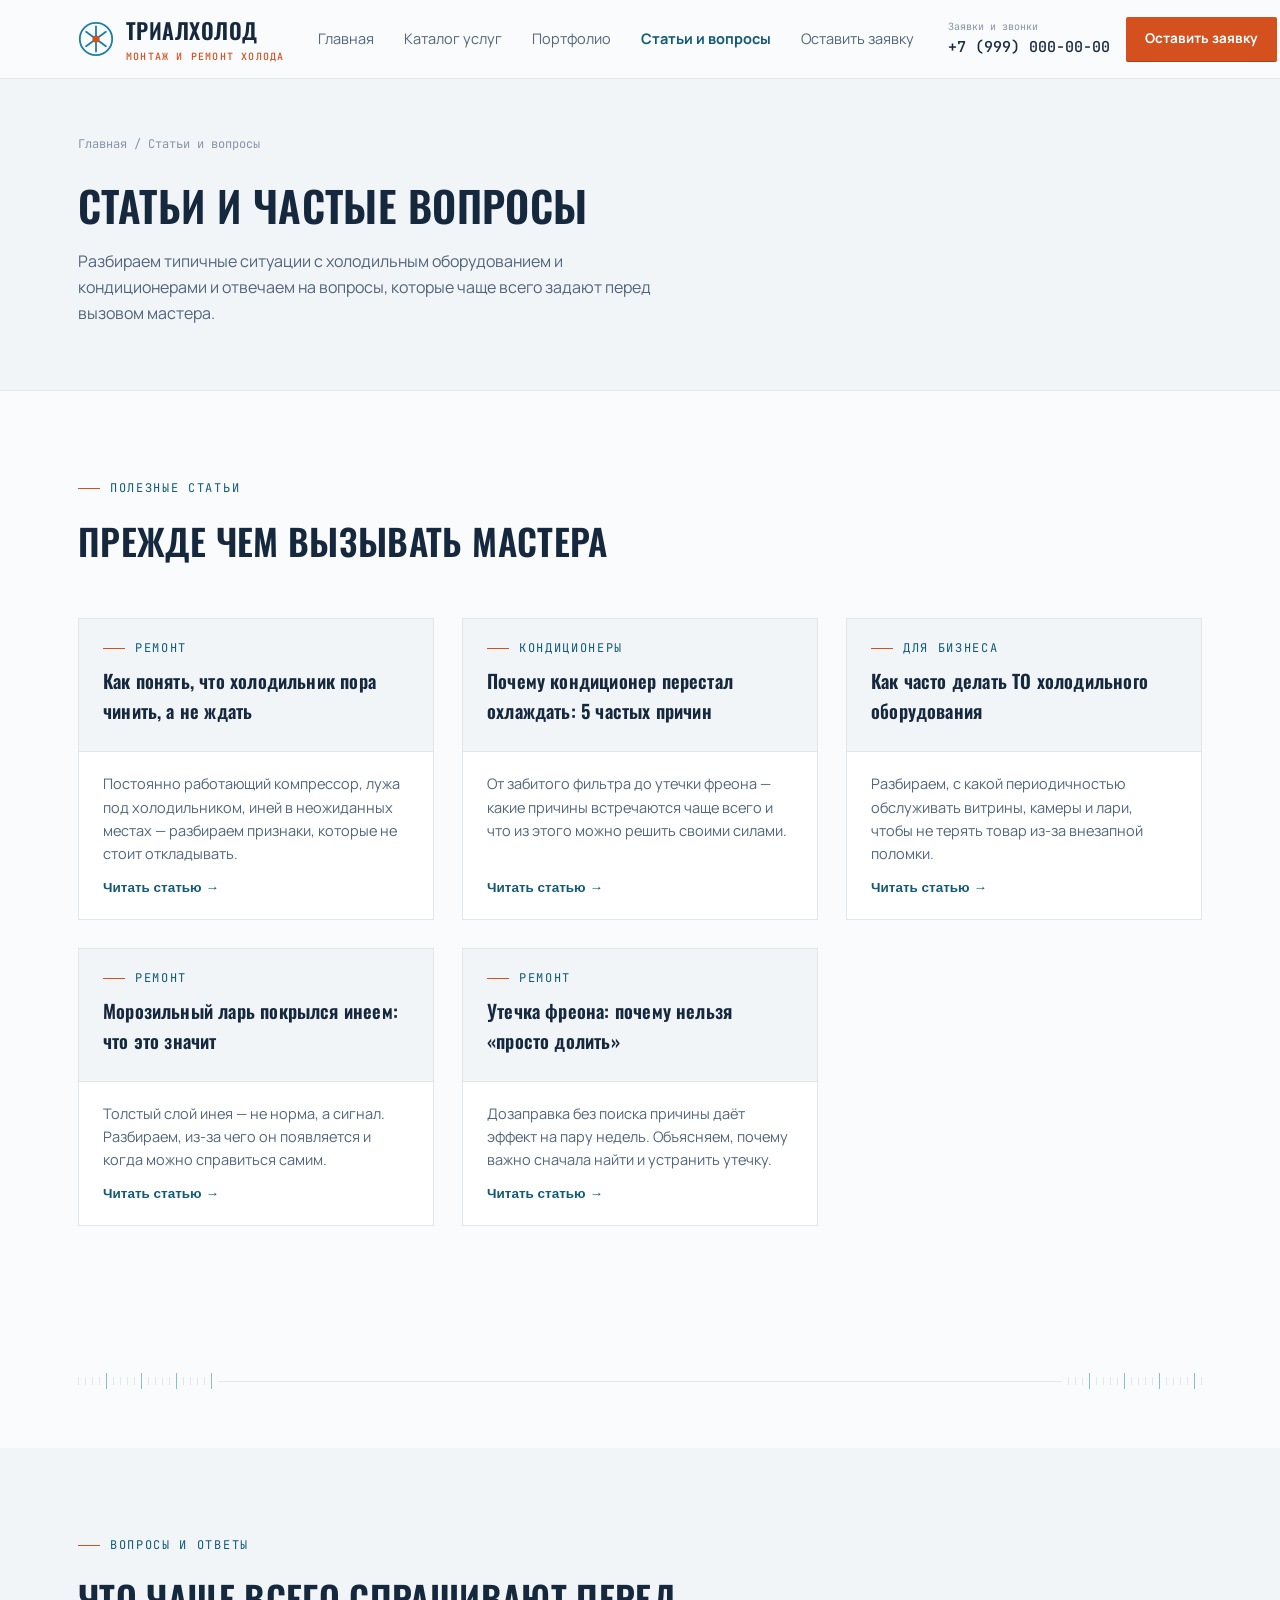
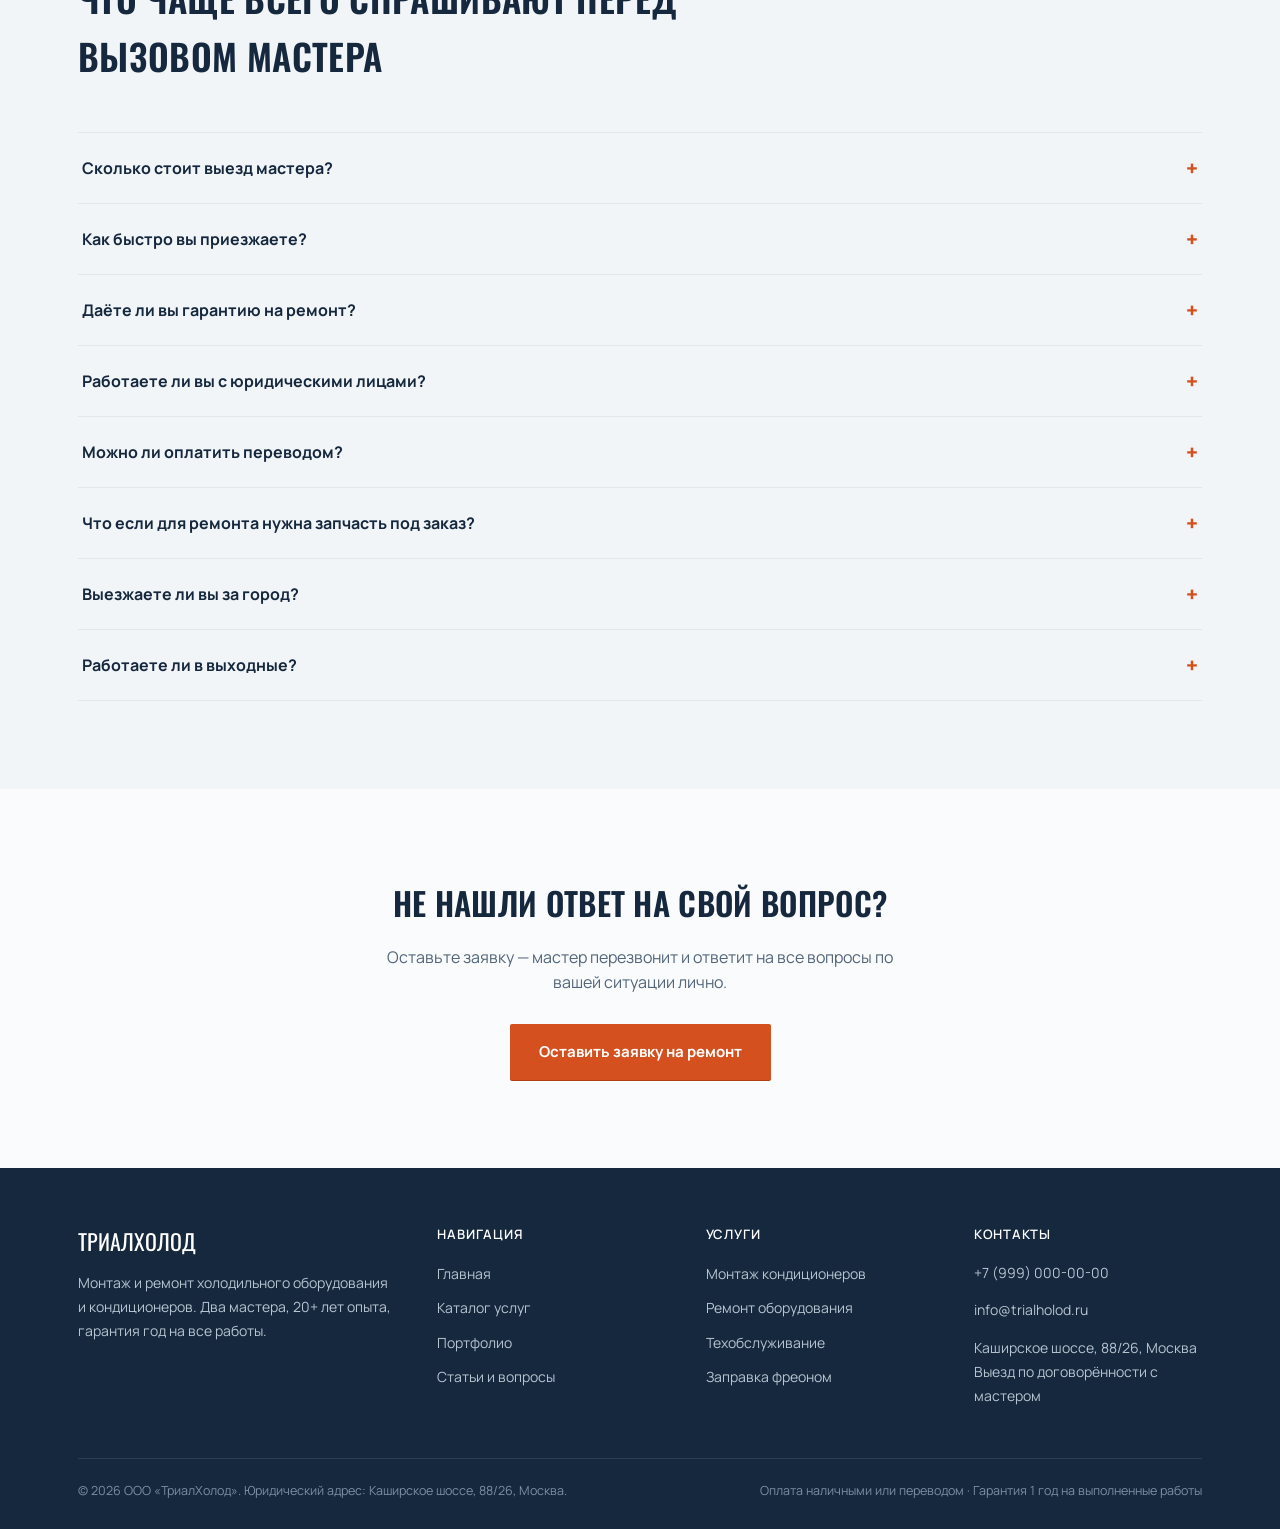
==== articles.html @ 6021ecf4 "Add files via upload" ====
<!DOCTYPE html>
<html lang="ru">
<head>
<meta charset="UTF-8">
<meta name="viewport" content="width=device-width, initial-scale=1.0">
<title>Статьи и вопросы — ТриалХолод</title>
<meta name="description" content="Полезные статьи об обслуживании холодильного оборудования и кондиционеров, ответы на частые вопросы клиентов.">
<link rel="preconnect" href="https://fonts.googleapis.com">
<link href="https://fonts.googleapis.com/css2?family=Oswald:wght@400;500;600;700&family=Manrope:wght@400;500;700;800&family=JetBrains+Mono:wght@400;500;700&display=swap" rel="stylesheet">
<link rel="stylesheet" href="style.css">
</head>
<body>

<header class="site-header">
  <div class="container">
    <a href="index.html" class="brand">
      <svg class="brand-mark" viewBox="0 0 40 40" fill="none" xmlns="http://www.w3.org/2000/svg">
        <circle cx="20" cy="20" r="18" stroke="#1C7EA5" stroke-width="2"/>
        <path d="M20 6V34M9 12L31 28M31 12L9 28" stroke="#1C7EA5" stroke-width="2" stroke-linecap="round"/>
        <circle cx="20" cy="20" r="4" fill="#D4501E"/>
      </svg>
      <span>ТРИАЛХОЛОД<small>монтаж и ремонт холода</small></span>
    </a>
    <button class="nav-toggle" aria-label="Открыть меню" aria-expanded="false"><span></span><span></span><span></span></button>
    <nav class="main-nav">
      <a href="index.html">Главная</a>
      <a href="catalog.html">Каталог услуг</a>
      <a href="portfolio.html">Портфолио</a>
      <a href="articles.html" class="active">Статьи и вопросы</a>
      <a href="index.html#request">Оставить заявку</a>
    </nav>
    <div class="header-right">
      <a href="tel:+79990000000" class="header-phone"><small>Заявки и звонки</small>+7 (999) 000-00-00</a>
      <a href="index.html#request" class="btn btn-primary btn-sm">Оставить заявку</a>
    </div>
  </div>
</header>

<section class="page-hero">
  <div class="container">
    <div class="breadcrumb"><a href="index.html">Главная</a> / Статьи и вопросы</div>
    <h1>Статьи и частые вопросы</h1>
    <p>Разбираем типичные ситуации с холодильным оборудованием и кондиционерами и отвечаем на вопросы, которые чаще всего задают перед вызовом мастера.</p>
  </div>
</section>

<!-- ================= СТАТЬИ ================= -->
<section id="articles">
  <div class="container">
    <div class="section-head">
      <div class="eyebrow">Полезные статьи</div>
      <h2>Прежде чем вызывать мастера</h2>
    </div>

    <div class="article-grid">

      <div class="article-card">
        <div class="article-top">
          <div class="eyebrow">Ремонт</div>
          <h3>Как понять, что холодильник пора чинить, а не ждать</h3>
        </div>
        <div class="article-body">
          <p>Постоянно работающий компрессор, лужа под холодильником, иней в неожиданных местах — разбираем признаки, которые не стоит откладывать.</p>
          <div class="article-full">
            <p>Компрессор, который почти не отдыхает и гудит часами подряд, — первый тревожный признак. Обычно он означает, что холодильнику стало сложнее держать температуру: либо изношен уплотнитель двери, либо начал слабеть сам компрессор, либо в контуре недостаточно фреона.</p>
            <p>Второй признак — влага и лужи под корпусом или внутри камеры. Иногда причина безобидная: забился дренажный канал. Но если лужа появляется регулярно и растёт, велика вероятность утечки хладагента или проблемы с системой оттайки.</p>
            <p>Третий сигнал — неравномерная температура: одна полка холодная, другая нет, продукты то подмерзают, то портятся быстрее обычного. Это почти всегда указывает на неисправность электроники или датчиков, и самостоятельно такую проблему не устранить.</p>
            <p>Если вы заметили любой из этих признаков, лучше вызвать мастера на диагностику до того, как холодильник встанет полностью — так ремонт обычно обходится дешевле.</p>
          </div>
          <button class="read-toggle">Читать статью →</button>
        </div>
      </div>

      <div class="article-card">
        <div class="article-top">
          <div class="eyebrow">Кондиционеры</div>
          <h3>Почему кондиционер перестал охлаждать: 5 частых причин</h3>
        </div>
        <div class="article-body">
          <p>От забитого фильтра до утечки фреона — какие причины встречаются чаще всего и что из этого можно решить своими силами.</p>
          <div class="article-full">
            <p>1. Загрязнённый фильтр. Самая частая и самая безобидная причина — фильтр внутреннего блока забит пылью и мешает потоку воздуха. Проверить и промыть его можно самостоятельно.</p>
            <p>2. Обмёрзший испаритель. Если из блока идёт слабый поток воздуха, а на трубках виден лёд — скорее всего, дело в нехватке фреона или загрязнении теплообменника. Это уже задача для мастера.</p>
            <p>3. Утечка хладагента. Постепенное снижение эффективности охлаждения из года в год почти всегда говорит об утечке в контуре — она не устраняется просто «доливом» фреона.</p>
            <p>4. Неисправность наружного блока. Забитый пылью или заросший растениями наружный блок не может нормально отводить тепло — кондиционер работает, но почти не охлаждает.</p>
            <p>5. Поломка компрессора или платы управления. Если кондиционер включается, но воздух вообще не холодный — вероятная причина в компрессоре или электронике, здесь потребуется диагностика на месте.</p>
          </div>
          <button class="read-toggle">Читать статью →</button>
        </div>
      </div>

      <div class="article-card">
        <div class="article-top">
          <div class="eyebrow">Для бизнеса</div>
          <h3>Как часто делать ТО холодильного оборудования</h3>
        </div>
        <div class="article-body">
          <p>Разбираем, с какой периодичностью обслуживать витрины, камеры и лари, чтобы не терять товар из-за внезапной поломки.</p>
          <div class="article-full">
            <p>Для торговых витрин и морозильных ларей в кафе и магазинах рекомендуем плановое ТО раз в 2–3 месяца: чистка теплообменников, проверка температурного режима, осмотр контура на предмет утечек.</p>
            <p>Для холодильных камер хранения периодичность можно увеличить до раза в квартал, если оборудование не работает на пределе нагрузки — но перед сезоном высокой загрузки (например, летом для точек с напитками) стоит сделать внеплановый осмотр.</p>
            <p>Главная экономия от регулярного ТО не в цене самого обслуживания, а в предотвращённых простоях: испорченная партия товара из-за внезапной поломки витрины обычно стоит в разы больше, чем несколько плановых визитов мастера за год.</p>
            <p>Если объектов несколько, удобнее заключить договор на регулярное обслуживание — мы сами напоминаем о визите и приезжаем по графику.</p>
          </div>
          <button class="read-toggle">Читать статью →</button>
        </div>
      </div>

      <div class="article-card">
        <div class="article-top">
          <div class="eyebrow">Ремонт</div>
          <h3>Морозильный ларь покрылся инеем: что это значит</h3>
        </div>
        <div class="article-body">
          <p>Толстый слой инея — не норма, а сигнал. Разбираем, из-за чего он появляется и когда можно справиться самим.</p>
          <div class="article-full">
            <p>Небольшой иней на стенках — это нормально для многих моделей ларей без автоматической разморозки. А вот толстая ледяная корка, нарастающая быстро, обычно говорит о нарушении герметичности крышки: тёплый влажный воздух постоянно попадает внутрь и намерзает.</p>
            <p>Проверьте резиновый уплотнитель крышки — если он потрескался, продавлен или неплотно прилегает, лёд будет нарастать снова и снова, даже после разморозки. Это можно частично решить заменой уплотнителя.</p>
            <p>Если уплотнитель в порядке, а иней всё равно появляется быстро и температура в ларе плавает — вероятная причина в неисправности термостата или в снижении уровня фреона, и здесь без диагностики мастера не обойтись.</p>
          </div>
          <button class="read-toggle">Читать статью →</button>
        </div>
      </div>

      <div class="article-card">
        <div class="article-top">
          <div class="eyebrow">Ремонт</div>
          <h3>Утечка фреона: почему нельзя «просто долить»</h3>
        </div>
        <div class="article-body">
          <p>Дозаправка без поиска причины даёт эффект на пару недель. Объясняем, почему важно сначала найти и устранить утечку.</p>
          <div class="article-full">
            <p>Фреон в исправной герметичной системе не расходуется — он циркулирует по замкнутому контуру годами. Если оборудование стало хуже охлаждать и уровень хладагента упал, значит где-то есть утечка, и без её устранения дозаправка даст лишь временный эффект.</p>
            <p>После обычной дозаправки без поиска причины оборудование, как правило, снова начинает хуже работать через несколько недель или месяцев — фреон постепенно уходит через ту же неисправность.</p>
            <p>Правильная последовательность: найти место утечки (обычно с помощью электронного течеискателя), устранить её пайкой или заменой участка контура, затем вакуумировать систему и только после этого заправить хладагент по паспорту оборудования.</p>
            <p>Это дольше и немного дороже разовой дозаправки, но именно так ремонт не приходится повторять каждый сезон.</p>
          </div>
          <button class="read-toggle">Читать статью →</button>
        </div>
      </div>

    </div>
  </div>
</section>

<div class="container"><div class="gauge-divider" aria-hidden="true">
  <span></span><span></span><span></span><span></span><span></span><span></span><span></span><span></span><span></span><span></span><span></span><span></span><span></span><span></span><span></span><span></span><span></span><span></span><span></span><span></span>
  <div class="mid"></div>
  <span></span><span></span><span></span><span></span><span></span><span></span><span></span><span></span><span></span><span></span><span></span><span></span><span></span><span></span><span></span><span></span><span></span><span></span><span></span><span></span>
</div></div>

<!-- ================= FAQ ================= -->
<section class="section-alt" id="faq">
  <div class="container">
    <div class="section-head">
      <div class="eyebrow">Вопросы и ответы</div>
      <h2>Что чаще всего спрашивают перед вызовом мастера</h2>
    </div>

    <div class="faq-list">
      <div class="faq-item">
        <button class="faq-q">Сколько стоит выезд мастера? <span class="plus">+</span></button>
        <div class="faq-a"><p>Выезд с диагностикой — от 1 500 ₽. Если ремонт выполняется в этот же визит, стоимость диагностики учитывается в общей цене работ.</p></div>
      </div>
      <div class="faq-item">
        <button class="faq-q">Как быстро вы приезжаете? <span class="plus">+</span></button>
        <div class="faq-a"><p>Часто в тот же день. Точное время выезда мастер согласовывает с вами лично по телефону, исходя из уже запланированных выездов.</p></div>
      </div>
      <div class="faq-item">
        <button class="faq-q">Даёте ли вы гарантию на ремонт? <span class="plus">+</span></button>
        <div class="faq-a"><p>Да, гарантия на все выполненные работы — год. Если та же неисправность повторится по нашей вине в течение этого срока, устраняем её бесплатно.</p></div>
      </div>
      <div class="faq-item">
        <button class="faq-q">Работаете ли вы с юридическими лицами? <span class="plus">+</span></button>
        <div class="faq-a"><p>Да, обслуживаем кафе, магазины, склады и офисы. По запросу заключаем договор, в том числе на регулярное техобслуживание.</p></div>
      </div>
      <div class="faq-item">
        <button class="faq-q">Можно ли оплатить переводом? <span class="plus">+</span></button>
        <div class="faq-a"><p>Да, принимаем оплату наличными или переводом — как вам удобнее. Оплата производится после выполнения работ.</p></div>
      </div>
      <div class="faq-item">
        <button class="faq-q">Что если для ремонта нужна запчасть под заказ? <span class="plus">+</span></button>
        <div class="faq-a"><p>Мастер сообщит об этом сразу после диагностики, назовёт сроки поставки и стоимость детали. Работа продолжится, как только запчасть будет на руках.</p></div>
      </div>
      <div class="faq-item">
        <button class="faq-q">Выезжаете ли вы за город? <span class="plus">+</span></button>
        <div class="faq-a"><p>Да, по Москве и области. Возможность и стоимость выезда за пределы города уточняйте у мастера при согласовании заявки.</p></div>
      </div>
      <div class="faq-item">
        <button class="faq-q">Работаете ли в выходные? <span class="plus">+</span></button>
        <div class="faq-a"><p>Да, выезд возможен и в выходные дни — конкретное время согласуется индивидуально с мастером, который принял заявку.</p></div>
      </div>
    </div>
  </div>
</section>

<section id="cta-request">
  <div class="container" style="text-align:center">
    <h2 style="text-transform:uppercase; font-size:clamp(24px,3vw,32px)">Не нашли ответ на свой вопрос?</h2>
    <p style="max-width:52ch; margin:0 auto 28px">Оставьте заявку — мастер перезвонит и ответит на все вопросы по вашей ситуации лично.</p>
    <a href="index.html#request" class="btn btn-primary">Оставить заявку на ремонт</a>
  </div>
</section>

<footer class="site-footer">
  <div class="container">
    <div class="footer-grid">
      <div>
        <div class="footer-brand">ТРИАЛХОЛОД</div>
        <p>Монтаж и ремонт холодильного оборудования и кондиционеров. Два мастера, 20+ лет опыта, гарантия год на все работы.</p>
      </div>
      <div>
        <h4>Навигация</h4>
        <ul>
          <li><a href="index.html">Главная</a></li>
          <li><a href="catalog.html">Каталог услуг</a></li>
          <li><a href="portfolio.html">Портфолио</a></li>
          <li><a href="articles.html">Статьи и вопросы</a></li>
        </ul>
      </div>
      <div>
        <h4>Услуги</h4>
        <ul>
          <li><a href="catalog.html#montaj">Монтаж кондиционеров</a></li>
          <li><a href="catalog.html#remont">Ремонт оборудования</a></li>
          <li><a href="catalog.html#to">Техобслуживание</a></li>
          <li><a href="catalog.html#zapravka">Заправка фреоном</a></li>
        </ul>
      </div>
      <div>
        <h4>Контакты</h4>
        <p><a href="tel:+79990000000">+7 (999) 000-00-00</a></p>
        <p><a href="mailto:info@trialholod.ru">info@trialholod.ru</a></p>
        <p>Каширское шоссе, 88/26, Москва<br>Выезд по договорённости с мастером</p>
      </div>
    </div>
    <div class="footer-bottom">
      <span>© 2026 ООО «ТриалХолод». Юридический адрес: Каширское шоссе, 88/26, Москва.</span>
      <span>Оплата наличными или переводом · Гарантия 1 год на выполненные работы</span>
    </div>
  </div>
</footer>

<script src="script.js"></script>
</body>
</html>
---- style.css ----
/* ==========================================================================
   ТРИАЛХОЛОД — общие стили
   Палитра: холодный "морозный" верх + тёплый акцент манометра (гейдж-красный)
   ========================================================================== */

:root{
  --paper:      #FAFBFC;
  --paper-2:    #F1F5F8;
  --ink:        #16283D;
  --steel:      #52657A;
  --steel-lt:   #8695A6;
  --frost:      #D6EAF3;
  --frost-2:    #BFE3F0;
  --gauge-blue: #1C7EA5;
  --gauge-blue-dk:#125A78;
  --gauge-red:  #D4501E;
  --gauge-red-dk:#B23F14;
  --line:       #E1E8ED;
  --white:      #FFFFFF;

  --f-display: 'Oswald', 'Arial Narrow', sans-serif;
  --f-body: 'Manrope', 'Segoe UI', sans-serif;
  --f-mono: 'JetBrains Mono', 'Courier New', monospace;

  --radius: 2px;
  --container: 1180px;
}

*,*::before,*::after{ box-sizing:border-box; }
html{ scroll-behavior:smooth; }
body{
  margin:0;
  background:var(--paper);
  color:var(--ink);
  font-family:var(--f-body);
  font-size:16px;
  line-height:1.6;
  -webkit-font-smoothing:antialiased;
}
img{ max-width:100%; display:block; }
a{ color:inherit; }
h1,h2,h3,h4{
  font-family:var(--f-display);
  font-weight:600;
  letter-spacing:.01em;
  margin:0 0 .5em;
  color:var(--ink);
}
p{ margin:0 0 1em; color:var(--steel); }
.container{
  max-width:var(--container);
  margin:0 auto;
  padding:0 28px;
}

:focus-visible{
  outline:3px solid var(--gauge-blue);
  outline-offset:2px;
}

@media (prefers-reduced-motion: reduce){
  *{ animation-duration:.001ms !important; animation-iteration-count:1 !important; transition-duration:.001ms !important; scroll-behavior:auto !important; }
}

/* ---------- eyebrow / labels ---------- */
.eyebrow{
  font-family:var(--f-mono);
  font-size:12px;
  letter-spacing:.14em;
  text-transform:uppercase;
  color:var(--gauge-blue-dk);
  display:flex;
  align-items:center;
  gap:10px;
  margin-bottom:14px;
}
.eyebrow::before{
  content:"";
  width:22px; height:1px;
  background:var(--gauge-red);
  display:inline-block;
}

/* ---------- gauge tick divider (signature motif) ---------- */
.gauge-divider{
  display:flex;
  align-items:center;
  gap:6px;
  height:22px;
  margin:56px 0;
  color:var(--steel-lt);
  overflow:hidden;
}
.gauge-divider span{
  width:1px; height:8px; background:var(--line); flex:0 0 auto;
}
.gauge-divider span:nth-child(5n){ height:16px; background:var(--gauge-blue); opacity:.5;}
.gauge-divider .mid{
  flex:1 1 auto; height:1px; background:var(--line);
}

/* ---------- header ---------- */
.site-header{
  position:sticky; top:0; z-index:50;
  background:rgba(250,251,252,.92);
  backdrop-filter:blur(6px);
  border-bottom:1px solid var(--line);
}
.site-header .container{
  display:flex; align-items:center; justify-content:space-between;
  height:78px;
  gap:20px;
}
.brand{
  display:flex; align-items:center; gap:12px;
  font-family:var(--f-display);
  font-size:22px;
  font-weight:600;
  letter-spacing:.02em;
  text-decoration:none;
  color:var(--ink);
  white-space:nowrap;
}
.brand-mark{
  width:36px; height:36px;
  flex:0 0 auto;
}
.brand small{
  display:block;
  font-family:var(--f-mono);
  font-size:10px;
  letter-spacing:.12em;
  color:var(--gauge-red);
  font-weight:500;
  text-transform:uppercase;
}
nav.main-nav{
  display:flex; align-items:center; gap:2px;
}
nav.main-nav a{
  font-size:14.5px;
  text-decoration:none;
  color:var(--steel);
  padding:10px 14px;
  border-radius:var(--radius);
  transition:color .15s ease, background .15s ease;
  white-space:nowrap;
}
nav.main-nav a:hover{ color:var(--ink); background:var(--paper-2); }
nav.main-nav a.active{ color:var(--gauge-blue-dk); font-weight:700; }
.header-right{ display:flex; align-items:center; gap:16px; }
.header-phone{
  font-family:var(--f-mono);
  font-size:15px;
  font-weight:500;
  text-decoration:none;
  color:var(--ink);
  white-space:nowrap;
}
.header-phone small{ display:block; font-size:10px; color:var(--steel-lt); font-weight:400; }

.nav-toggle{ display:none; }

/* ---------- buttons ---------- */
.btn{
  display:inline-flex; align-items:center; justify-content:center; gap:8px;
  font-family:var(--f-body);
  font-weight:700;
  font-size:15px;
  padding:15px 28px;
  border-radius:var(--radius);
  border:1px solid transparent;
  cursor:pointer;
  text-decoration:none;
  transition:transform .12s ease, box-shadow .12s ease, background .15s ease;
  white-space:nowrap;
}
.btn:active{ transform:translateY(1px); }
.btn-primary{
  background:var(--gauge-red);
  color:#fff;
  box-shadow:0 1px 0 var(--gauge-red-dk);
}
.btn-primary:hover{ background:var(--gauge-red-dk); }
.btn-outline{
  background:transparent;
  border-color:var(--ink);
  color:var(--ink);
}
.btn-outline:hover{ background:var(--ink); color:#fff; }
.btn-ghost{
  background:var(--paper-2);
  color:var(--ink);
}
.btn-ghost:hover{ background:var(--frost); }
.btn-sm{ padding:10px 18px; font-size:13.5px; }
.btn-block{ width:100%; }

/* ---------- hero ---------- */
.hero{
  padding:76px 0 88px;
  position:relative;
  overflow:hidden;
  border-bottom:1px solid var(--line);
}
.hero .container{
  display:grid;
  grid-template-columns:1.1fr .9fr;
  gap:56px;
  align-items:center;
}
.hero h1{
  font-size:clamp(34px,4.4vw,54px);
  line-height:1.06;
  text-transform:uppercase;
  margin-bottom:22px;
}
.hero h1 em{
  font-style:normal;
  color:var(--gauge-blue-dk);
}
.hero .lead{
  font-size:18px;
  color:var(--steel);
  max-width:46ch;
  margin-bottom:32px;
}
.hero-actions{ display:flex; gap:14px; flex-wrap:wrap; margin-bottom:36px; }
.hero-stats{
  display:flex; gap:34px; flex-wrap:wrap;
}
.hero-stats div b{
  display:block;
  font-family:var(--f-display);
  font-size:30px;
  color:var(--ink);
  line-height:1;
}
.hero-stats div span{
  font-size:12.5px; color:var(--steel-lt); letter-spacing:.02em;
}

/* gauge illustration */
.gauge-wrap{ display:flex; justify-content:center; }
.gauge-readout{
  text-align:center;
  font-family:var(--f-mono);
  margin-top:10px;
  color:var(--steel);
  font-size:13px;
  letter-spacing:.06em;
}
.gauge-readout b{ color:var(--gauge-red); }

/* ---------- sections ---------- */
section{ padding:88px 0; }
.section-head{ max-width:640px; margin-bottom:48px; }
.section-head h2{ font-size:clamp(26px,3vw,36px); text-transform:uppercase; }
.section-head p{ font-size:16.5px; }
.section-alt{ background:var(--paper-2); }

/* ---------- trust block ---------- */
.trust-grid{
  display:grid;
  grid-template-columns:repeat(auto-fit,minmax(250px,1fr));
  gap:1px;
  background:var(--line);
  border:1px solid var(--line);
}
.trust-card{
  background:var(--paper);
  padding:32px 28px;
}
.trust-card .num{
  font-family:var(--f-mono);
  font-size:12px;
  color:var(--gauge-red);
  margin-bottom:14px;
}
.trust-card h3{ font-size:18px; margin-bottom:10px; }
.trust-card p{ font-size:14.5px; margin:0; }

/* ---------- team ---------- */
.team-grid{
  display:grid;
  grid-template-columns:repeat(auto-fit,minmax(280px,1fr));
  gap:28px;
}
.team-card{
  background:var(--white);
  border:1px solid var(--line);
  padding:30px;
  display:flex; gap:20px; align-items:flex-start;
}
.team-avatar{
  width:64px; height:64px; flex:0 0 auto;
  border-radius:50%;
  background:var(--frost);
  display:flex; align-items:center; justify-content:center;
  font-family:var(--f-display); font-size:22px; color:var(--gauge-blue-dk);
}
.team-card h3{ font-size:19px; margin-bottom:2px; }
.team-role{ font-size:13px; color:var(--gauge-red); font-weight:700; letter-spacing:.03em; text-transform:uppercase; margin-bottom:10px; }
.team-card p{ font-size:14.5px; margin-bottom:8px; }
.team-tags{ display:flex; gap:8px; flex-wrap:wrap; margin-top:10px;}
.team-tags span{
  font-family:var(--f-mono);
  font-size:11px;
  background:var(--paper-2);
  border:1px solid var(--line);
  padding:4px 9px;
  color:var(--steel);
}

/* ---------- services preview cards ---------- */
.service-grid{
  display:grid;
  grid-template-columns:repeat(auto-fit,minmax(260px,1fr));
  gap:24px;
}
.service-card{
  border:1px solid var(--line);
  background:var(--white);
  padding:28px;
  transition:border-color .15s ease, transform .15s ease;
}
.service-card:hover{ border-color:var(--gauge-blue); transform:translateY(-3px); }
.service-icon{
  width:42px; height:42px;
  margin-bottom:18px;
  color:var(--gauge-blue-dk);
}
.service-card h3{ font-size:18px; margin-bottom:8px; }
.service-card p{ font-size:14.5px; margin-bottom:14px; }
.service-card a.more{
  font-size:13px; font-weight:700; color:var(--gauge-red);
  text-decoration:none;
}

/* ---------- catalog page ---------- */
.cat-section{ padding:0 0 64px; }
.cat-section-title{
  display:flex; align-items:baseline; gap:16px;
  border-bottom:2px solid var(--ink);
  padding-bottom:14px; margin-bottom:28px;
}
.cat-section-title .idx{ font-family:var(--f-mono); color:var(--gauge-red); font-size:14px; }
.cat-section-title h2{ font-size:24px; margin:0; text-transform:uppercase; }
.cat-list{
  display:grid; grid-template-columns:repeat(auto-fit,minmax(300px,1fr));
  gap:1px;
  background:var(--line);
  border:1px solid var(--line);
}
.cat-item{
  background:var(--white);
  padding:22px 24px;
}
.cat-item h4{ font-size:16px; margin-bottom:6px; display:flex; justify-content:space-between; gap:10px; align-items:baseline;}
.cat-item .price{ font-family:var(--f-mono); font-size:13px; color:var(--gauge-blue-dk); white-space:nowrap; font-weight:700;}
.cat-item p{ font-size:14px; margin:0; }

/* ---------- portfolio ---------- */
.portfolio-grid{
  display:grid;
  grid-template-columns:repeat(auto-fit,minmax(280px,1fr));
  gap:26px;
}
.portfolio-card{
  border:1px solid var(--line);
  background:var(--white);
  overflow:hidden;
}
.portfolio-media{
  aspect-ratio:4/3;
  background:linear-gradient(135deg,var(--frost) 0%, var(--paper-2) 60%);
  display:flex; align-items:center; justify-content:center;
  position:relative;
  border-bottom:1px solid var(--line);
}
.portfolio-media svg{ width:46%; height:46%; color:var(--gauge-blue-dk); opacity:.75; }
.portfolio-tag{
  position:absolute; top:12px; left:12px;
  font-family:var(--f-mono); font-size:10.5px; letter-spacing:.06em;
  background:var(--ink); color:#fff;
  padding:4px 9px; text-transform:uppercase;
}
.portfolio-body{ padding:18px 20px; }
.portfolio-body h4{ font-size:15.5px; margin-bottom:4px; }
.portfolio-body p{ font-size:13.5px; margin:0; }
.portfolio-note{
  font-size:14px; color:var(--steel-lt); margin-top:36px; border-top:1px dashed var(--line); padding-top:20px;
}

/* ---------- FAQ / accordion ---------- */
.faq-list{ border-top:1px solid var(--line); }
.faq-item{ border-bottom:1px solid var(--line); }
.faq-q{
  width:100%;
  display:flex; align-items:center; justify-content:space-between; gap:16px;
  background:none; border:none; text-align:left; cursor:pointer;
  padding:22px 4px;
  font-family:var(--f-body); font-weight:700; font-size:16px; color:var(--ink);
}
.faq-q .plus{
  font-family:var(--f-mono); color:var(--gauge-red); font-size:20px; flex:0 0 auto;
  transition:transform .2s ease;
}
.faq-item.open .plus{ transform:rotate(45deg); }
.faq-a{
  max-height:0; overflow:hidden; transition:max-height .25s ease;
}
.faq-a p{ padding:0 4px 22px; font-size:14.5px; max-width:70ch; }

/* ---------- articles ---------- */
.article-grid{
  display:grid; grid-template-columns:repeat(auto-fit,minmax(300px,1fr));
  gap:28px;
}
.article-card{
  border:1px solid var(--line); background:var(--white);
  padding:0;
  display:flex; flex-direction:column;
}
.article-top{
  background:var(--paper-2);
  padding:20px 24px 16px;
  border-bottom:1px solid var(--line);
}
.article-top .eyebrow{ margin-bottom:8px; }
.article-body{ padding:20px 24px 24px; flex:1; display:flex; flex-direction:column;}
.article-body h3{ font-size:18px; margin-bottom:10px; }
.article-body p{ font-size:14.5px; }
.read-toggle{
  margin-top:auto;
  background:none; border:none; cursor:pointer;
  color:var(--gauge-blue-dk); font-weight:700; font-size:13.5px; padding:0;
  text-align:left;
}
.article-full{ max-height:0; overflow:hidden; transition:max-height .3s ease; }
.article-card.open .article-full{ max-height:900px; }

/* ---------- form ---------- */
.form-wrap{
  display:grid; grid-template-columns:1fr 1fr; gap:56px; align-items:start;
}
.form-panel{
  background:var(--ink);
  color:#fff;
  padding:40px;
}
.form-panel h2{ color:#fff; font-size:26px; text-transform:uppercase; }
.form-panel p{ color:#C6D2DD; }
.form-panel ul{ list-style:none; padding:0; margin:26px 0 0; }
.form-panel li{
  display:flex; gap:12px; align-items:flex-start;
  font-size:14.5px; color:#C6D2DD; margin-bottom:16px;
}
.form-panel li svg{ width:20px; height:20px; flex:0 0 auto; color:var(--gauge-red); margin-top:1px; }
.form-panel .contact-line{ margin-top:30px; padding-top:24px; border-top:1px solid #2A3E52; font-family:var(--f-mono); font-size:14px;}
.form-panel .contact-line a{ color:#fff; text-decoration:none; }

.card-form{
  background:var(--white);
  border:1px solid var(--line);
  padding:36px;
}
.field{ margin-bottom:18px; }
.field label{
  display:block; font-size:12.5px; font-weight:700; letter-spacing:.03em;
  text-transform:uppercase; color:var(--steel); margin-bottom:7px;
}
.field input, .field select, .field textarea{
  width:100%;
  font-family:var(--f-body);
  font-size:15px;
  padding:13px 14px;
  border:1px solid var(--line);
  background:var(--paper);
  color:var(--ink);
  border-radius:var(--radius);
}
.field input:focus, .field select:focus, .field textarea:focus{
  outline:none; border-color:var(--gauge-blue);
  background:#fff;
}
.field textarea{ resize:vertical; min-height:90px; }
.field-row{ display:grid; grid-template-columns:1fr 1fr; gap:16px; }
.form-note{ font-size:12.5px; color:var(--steel-lt); margin-top:14px; }
.form-success{
  display:none;
  border:1px solid var(--gauge-blue);
  background:var(--frost);
  color:var(--gauge-blue-dk);
  padding:16px 18px;
  font-size:14.5px;
  font-weight:600;
  margin-bottom:18px;
}
.form-success.show{ display:block; }

/* ---------- payment / footer info strip ---------- */
.info-strip{
  border-top:1px solid var(--line);
  border-bottom:1px solid var(--line);
  background:var(--paper-2);
}
.info-strip .container{
  display:grid; grid-template-columns:repeat(auto-fit,minmax(220px,1fr));
  gap:1px; background:var(--line);
}
.info-item{
  background:var(--paper-2);
  padding:26px 4px;
  display:flex; gap:14px; align-items:flex-start;
}
.info-item svg{ width:26px; height:26px; flex:0 0 auto; color:var(--gauge-red); }
.info-item h4{ font-size:14.5px; margin-bottom:4px; }
.info-item p{ font-size:13px; margin:0; }

/* ---------- footer ---------- */
footer.site-footer{
  background:var(--ink);
  color:#B7C4D1;
  padding:56px 0 28px;
}
.footer-grid{
  display:grid; grid-template-columns:1.4fr 1fr 1fr 1fr;
  gap:40px;
  padding-bottom:36px;
  border-bottom:1px solid #2A3E52;
}
.footer-grid h4{ color:#fff; font-size:13px; letter-spacing:.06em; text-transform:uppercase; margin-bottom:16px; font-family:var(--f-body); }
.footer-brand{ font-family:var(--f-display); font-size:22px; color:#fff; margin-bottom:12px; }
.footer-grid p, .footer-grid a{ font-size:14px; color:#B7C4D1; text-decoration:none; line-height:1.7; }
.footer-grid ul{ list-style:none; padding:0; margin:0; }
.footer-grid li{ margin-bottom:9px; }
.footer-grid a:hover{ color:#fff; }
.footer-bottom{
  display:flex; justify-content:space-between; flex-wrap:wrap; gap:10px;
  padding-top:22px;
  font-size:12.5px; color:#7186997;
  color:#7B8FA3;
}

/* ---------- page hero (inner pages) ---------- */
.page-hero{
  padding:56px 0 48px;
  border-bottom:1px solid var(--line);
  background:var(--paper-2);
}
.page-hero h1{ font-size:clamp(28px,4vw,42px); text-transform:uppercase; margin-bottom:10px;}
.page-hero p{ font-size:16px; max-width:60ch; }
.breadcrumb{
  font-family:var(--f-mono); font-size:12px; color:var(--steel-lt);
  margin-bottom:18px;
}
.breadcrumb a{ color:var(--steel-lt); text-decoration:none; }
.breadcrumb a:hover{ color:var(--gauge-blue-dk); }

/* ---------- responsive ---------- */
@media (max-width: 980px){
  .hero .container{ grid-template-columns:1fr; }
  .gauge-wrap{ order:-1; max-width:280px; margin:0 auto; }
  .form-wrap{ grid-template-columns:1fr; }
  .footer-grid{ grid-template-columns:1fr 1fr; }
}
@media (max-width: 760px){
  nav.main-nav{
    position:fixed; inset:78px 0 0 0;
    background:var(--paper);
    flex-direction:column; align-items:stretch;
    padding:16px;
    transform:translateX(100%);
    transition:transform .25s ease;
    overflow-y:auto;
  }
  nav.main-nav.open{ transform:translateX(0); }
  nav.main-nav a{ padding:16px 10px; border-bottom:1px solid var(--line); font-size:16px; }
  .nav-toggle{
    display:flex; flex-direction:column; gap:5px; justify-content:center;
    width:36px; height:32px; background:none; border:none; cursor:pointer;
  }
  .nav-toggle span{ height:2px; background:var(--ink); display:block; }
  .header-phone{ display:none; }
  .field-row{ grid-template-columns:1fr; }
  .footer-grid{ grid-template-columns:1fr; }
  section{ padding:56px 0; }
}
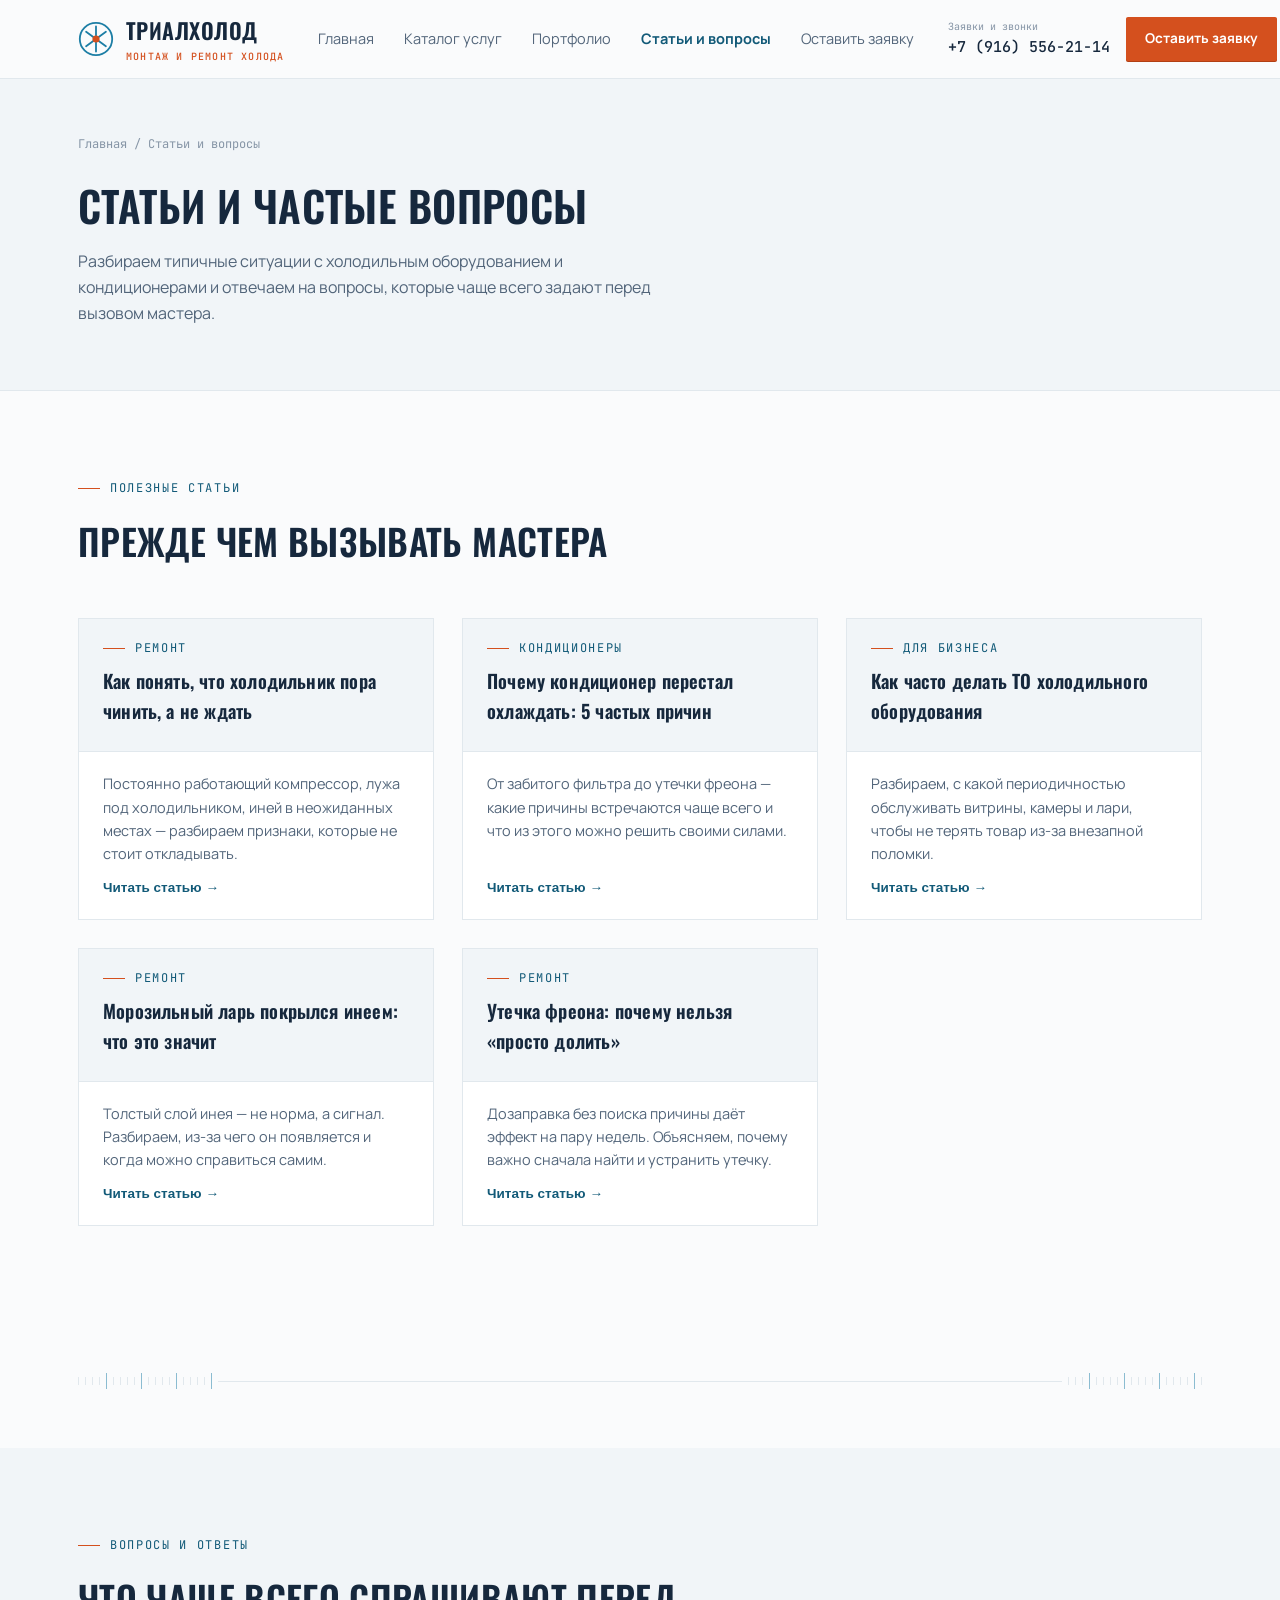
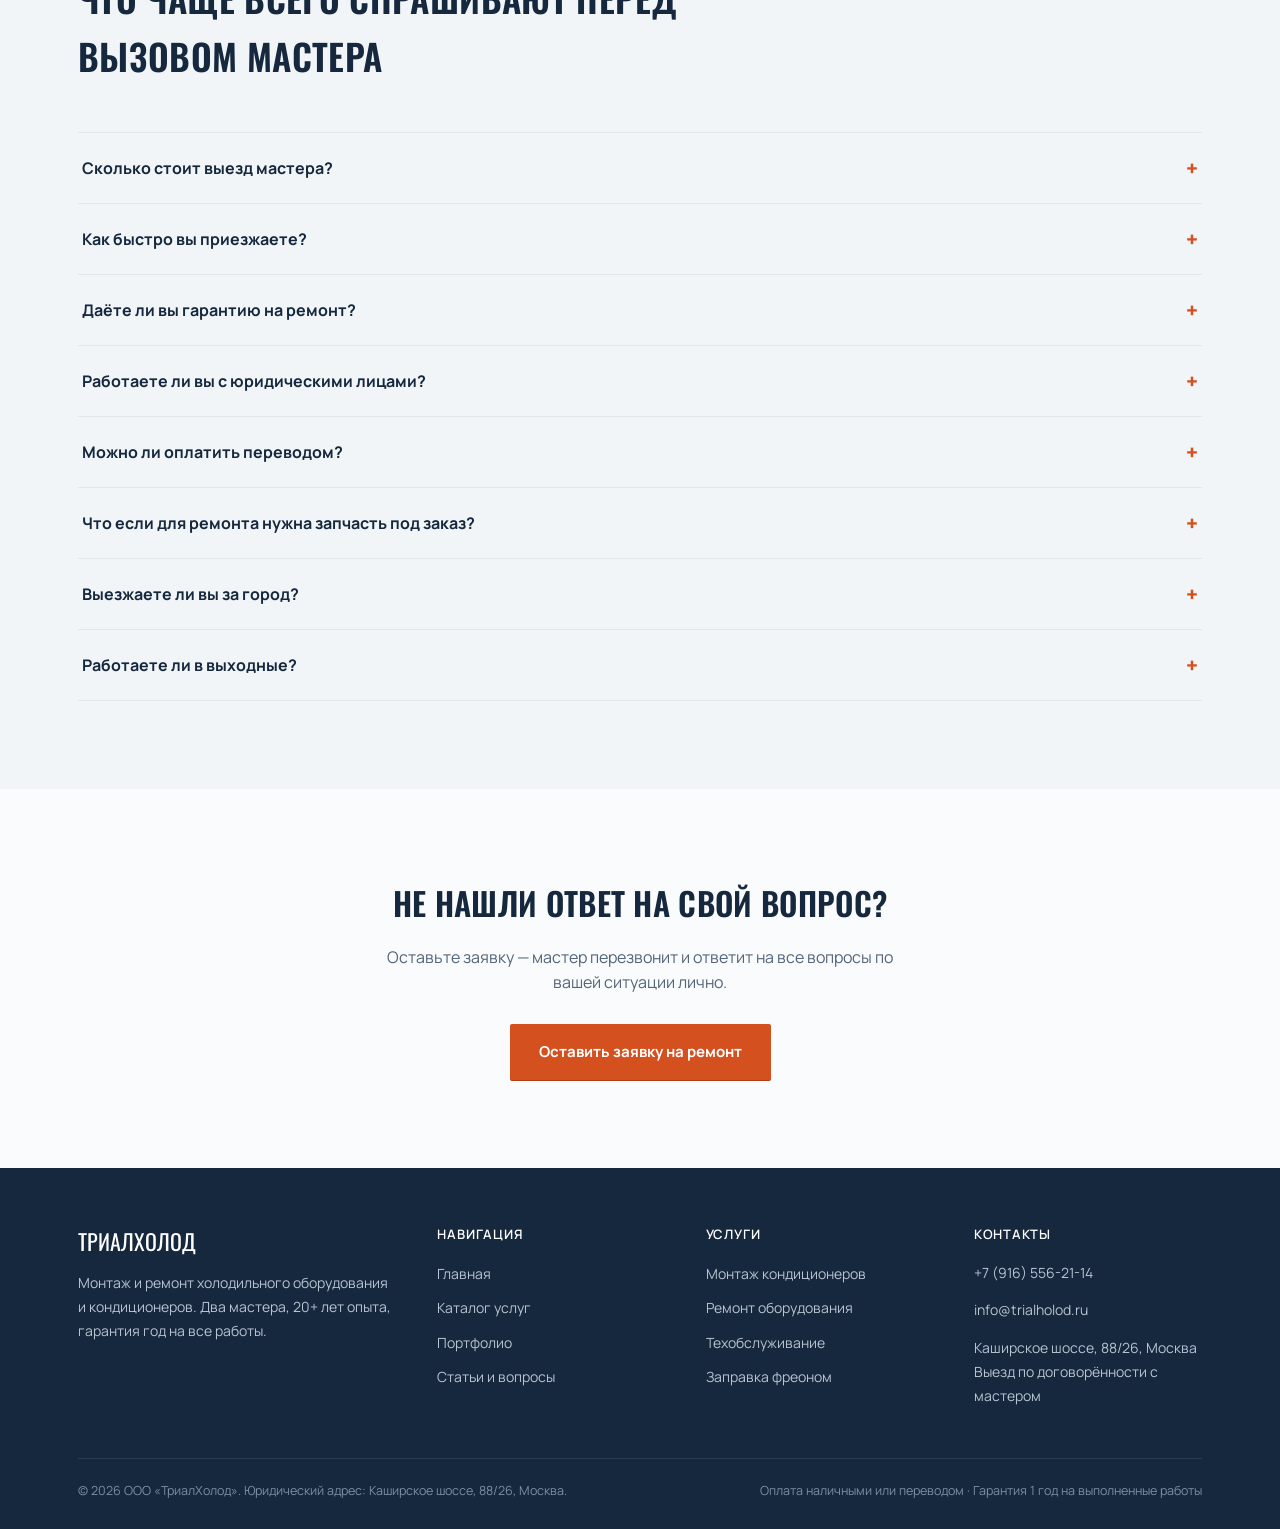
==== commit cd40e2e0: "Update contact phone number in articles.html" ====
--- a/articles.html
+++ b/articles.html
@@ -1,6 +1,19 @@
 <!DOCTYPE html>
 <html lang="ru">
 <head>
+<!-- Yandex.Metrika counter -->
+<script type="text/javascript">
+    (function(m,e,t,r,i,k,a){
+        m[i]=m[i]||function(){(m[i].a=m[i].a||[]).push(arguments)};
+        m[i].l=1*new Date();
+        for (var j = 0; j < document.scripts.length; j++) {if (document.scripts[j].src === r) { return; }}
+        k=e.createElement(t),a=e.getElementsByTagName(t)[0],k.async=1,k.src=r,a.parentNode.insertBefore(k,a)
+    })(window, document,'script','https://mc.yandex.ru/metrika/tag.js?id=111605319', 'ym');
+    ym(111605319, 'init', {ssr:true, webvisor:true, clickmap:true, ecommerce:"dataLayer", referrer: document.referrer, url: location.href, accurateTrackBounce:true, trackLinks:true});
+</script>
+<noscript><div><img src="https://mc.yandex.ru/watch/111605319" style="position:absolute; left:-9999px;" alt="" /></div></noscript>
+<!-- /Yandex.Metrika counter -->
+ 
 <meta charset="UTF-8">
 <meta name="viewport" content="width=device-width, initial-scale=1.0">
 <title>Статьи и вопросы — ТриалХолод</title>
@@ -10,7 +23,7 @@
 <link rel="stylesheet" href="style.css">
 </head>
 <body>
-
+ 
 <header class="site-header">
   <div class="container">
     <a href="index.html" class="brand">
@@ -30,12 +43,12 @@
       <a href="index.html#request">Оставить заявку</a>
     </nav>
     <div class="header-right">
-      <a href="tel:+79990000000" class="header-phone"><small>Заявки и звонки</small>+7 (999) 000-00-00</a>
+      <a href="tel:+79165562114" class="header-phone"><small>Заявки и звонки</small>+7 (916) 556-21-14</a>
       <a href="index.html#request" class="btn btn-primary btn-sm">Оставить заявку</a>
     </div>
   </div>
 </header>
-
+ 
 <section class="page-hero">
   <div class="container">
     <div class="breadcrumb"><a href="index.html">Главная</a> / Статьи и вопросы</div>
@@ -43,7 +56,7 @@
     <p>Разбираем типичные ситуации с холодильным оборудованием и кондиционерами и отвечаем на вопросы, которые чаще всего задают перед вызовом мастера.</p>
   </div>
 </section>
-
+ 
 <!-- ================= СТАТЬИ ================= -->
 <section id="articles">
   <div class="container">
@@ -51,9 +64,9 @@
       <div class="eyebrow">Полезные статьи</div>
       <h2>Прежде чем вызывать мастера</h2>
     </div>
-
+ 
     <div class="article-grid">
-
+ 
       <div class="article-card">
         <div class="article-top">
           <div class="eyebrow">Ремонт</div>
@@ -70,7 +83,7 @@
           <button class="read-toggle">Читать статью →</button>
         </div>
       </div>
-
+ 
       <div class="article-card">
         <div class="article-top">
           <div class="eyebrow">Кондиционеры</div>
@@ -88,7 +101,7 @@
           <button class="read-toggle">Читать статью →</button>
         </div>
       </div>
-
+ 
       <div class="article-card">
         <div class="article-top">
           <div class="eyebrow">Для бизнеса</div>
@@ -105,7 +118,7 @@
           <button class="read-toggle">Читать статью →</button>
         </div>
       </div>
-
+ 
       <div class="article-card">
         <div class="article-top">
           <div class="eyebrow">Ремонт</div>
@@ -121,7 +134,7 @@
           <button class="read-toggle">Читать статью →</button>
         </div>
       </div>
-
+ 
       <div class="article-card">
         <div class="article-top">
           <div class="eyebrow">Ремонт</div>
@@ -138,17 +151,17 @@
           <button class="read-toggle">Читать статью →</button>
         </div>
       </div>
-
-    </div>
-  </div>
-</section>
-
+ 
+    </div>
+  </div>
+</section>
+ 
 <div class="container"><div class="gauge-divider" aria-hidden="true">
   <span></span><span></span><span></span><span></span><span></span><span></span><span></span><span></span><span></span><span></span><span></span><span></span><span></span><span></span><span></span><span></span><span></span><span></span><span></span><span></span>
   <div class="mid"></div>
   <span></span><span></span><span></span><span></span><span></span><span></span><span></span><span></span><span></span><span></span><span></span><span></span><span></span><span></span><span></span><span></span><span></span><span></span><span></span><span></span>
 </div></div>
-
+ 
 <!-- ================= FAQ ================= -->
 <section class="section-alt" id="faq">
   <div class="container">
@@ -156,7 +169,7 @@
       <div class="eyebrow">Вопросы и ответы</div>
       <h2>Что чаще всего спрашивают перед вызовом мастера</h2>
     </div>
-
+ 
     <div class="faq-list">
       <div class="faq-item">
         <button class="faq-q">Сколько стоит выезд мастера? <span class="plus">+</span></button>
@@ -193,7 +206,7 @@
     </div>
   </div>
 </section>
-
+ 
 <section id="cta-request">
   <div class="container" style="text-align:center">
     <h2 style="text-transform:uppercase; font-size:clamp(24px,3vw,32px)">Не нашли ответ на свой вопрос?</h2>
@@ -201,7 +214,7 @@
     <a href="index.html#request" class="btn btn-primary">Оставить заявку на ремонт</a>
   </div>
 </section>
-
+ 
 <footer class="site-footer">
   <div class="container">
     <div class="footer-grid">
@@ -229,7 +242,7 @@
       </div>
       <div>
         <h4>Контакты</h4>
-        <p><a href="tel:+79990000000">+7 (999) 000-00-00</a></p>
+        <p><a href="tel:+79165562114">+7 (916) 556-21-14</a></p>
         <p><a href="mailto:info@trialholod.ru">info@trialholod.ru</a></p>
         <p>Каширское шоссе, 88/26, Москва<br>Выезд по договорённости с мастером</p>
       </div>
@@ -240,7 +253,8 @@
     </div>
   </div>
 </footer>
-
+ 
 <script src="script.js"></script>
 </body>
 </html>
+ 
--- a/style.css
+++ b/style.css
@@ -2,7 +2,7 @@
    ТРИАЛХОЛОД — общие стили
    Палитра: холодный "морозный" верх + тёплый акцент манометра (гейдж-красный)
    ========================================================================== */
-
+ 
 :root{
   --paper:      #FAFBFC;
   --paper-2:    #F1F5F8;
@@ -17,15 +17,15 @@
   --gauge-red-dk:#B23F14;
   --line:       #E1E8ED;
   --white:      #FFFFFF;
-
+ 
   --f-display: 'Oswald', 'Arial Narrow', sans-serif;
   --f-body: 'Manrope', 'Segoe UI', sans-serif;
   --f-mono: 'JetBrains Mono', 'Courier New', monospace;
-
+ 
   --radius: 2px;
   --container: 1180px;
 }
-
+ 
 *,*::before,*::after{ box-sizing:border-box; }
 html{ scroll-behavior:smooth; }
 body{
@@ -52,16 +52,16 @@
   margin:0 auto;
   padding:0 28px;
 }
-
+ 
 :focus-visible{
   outline:3px solid var(--gauge-blue);
   outline-offset:2px;
 }
-
+ 
 @media (prefers-reduced-motion: reduce){
   *{ animation-duration:.001ms !important; animation-iteration-count:1 !important; transition-duration:.001ms !important; scroll-behavior:auto !important; }
 }
-
+ 
 /* ---------- eyebrow / labels ---------- */
 .eyebrow{
   font-family:var(--f-mono);
@@ -80,7 +80,7 @@
   background:var(--gauge-red);
   display:inline-block;
 }
-
+ 
 /* ---------- gauge tick divider (signature motif) ---------- */
 .gauge-divider{
   display:flex;
@@ -98,7 +98,7 @@
 .gauge-divider .mid{
   flex:1 1 auto; height:1px; background:var(--line);
 }
-
+ 
 /* ---------- header ---------- */
 .site-header{
   position:sticky; top:0; z-index:50;
@@ -158,9 +158,9 @@
   white-space:nowrap;
 }
 .header-phone small{ display:block; font-size:10px; color:var(--steel-lt); font-weight:400; }
-
+ 
 .nav-toggle{ display:none; }
-
+ 
 /* ---------- buttons ---------- */
 .btn{
   display:inline-flex; align-items:center; justify-content:center; gap:8px;
@@ -195,7 +195,7 @@
 .btn-ghost:hover{ background:var(--frost); }
 .btn-sm{ padding:10px 18px; font-size:13.5px; }
 .btn-block{ width:100%; }
-
+ 
 /* ---------- hero ---------- */
 .hero{
   padding:76px 0 88px;
@@ -239,7 +239,7 @@
 .hero-stats div span{
   font-size:12.5px; color:var(--steel-lt); letter-spacing:.02em;
 }
-
+ 
 /* gauge illustration */
 .gauge-wrap{ display:flex; justify-content:center; }
 .gauge-readout{
@@ -251,26 +251,44 @@
   letter-spacing:.06em;
 }
 .gauge-readout b{ color:var(--gauge-red); }
-
+ 
 /* ---------- sections ---------- */
 section{ padding:88px 0; }
 .section-head{ max-width:640px; margin-bottom:48px; }
 .section-head h2{ font-size:clamp(26px,3vw,36px); text-transform:uppercase; }
 .section-head p{ font-size:16.5px; }
 .section-alt{ background:var(--paper-2); }
-
+ 
 /* ---------- trust block ---------- */
 .trust-grid{
   display:grid;
-  grid-template-columns:repeat(auto-fit,minmax(250px,1fr));
+  grid-template-columns:repeat(3,1fr);
   gap:1px;
   background:var(--line);
   border:1px solid var(--line);
+}
+@media (max-width:900px){
+  .trust-grid{ grid-template-columns:repeat(2,1fr); }
+}
+@media (max-width:560px){
+  .trust-grid{ grid-template-columns:1fr; }
 }
 .trust-card{
   background:var(--paper);
   padding:32px 28px;
 }
+.trust-card--graphic{
+  display:flex; align-items:center; gap:32px;
+  padding:34px 40px;
+  border:1px solid var(--line);
+  border-top:none;
+  background:
+    repeating-linear-gradient(135deg, var(--paper-2) 0 2px, var(--paper) 2px 14px);
+}
+.trust-card--graphic svg{ width:120px; flex:0 0 auto; }
+.trust-card--graphic .graphic-caption{ }
+.trust-card--graphic .graphic-caption .eyebrow{ margin-bottom:8px; }
+.trust-card--graphic .graphic-caption p{ margin:0; font-size:14.5px; max-width:46ch; }
 .trust-card .num{
   font-family:var(--f-mono);
   font-size:12px;
@@ -279,7 +297,7 @@
 }
 .trust-card h3{ font-size:18px; margin-bottom:10px; }
 .trust-card p{ font-size:14.5px; margin:0; }
-
+ 
 /* ---------- team ---------- */
 .team-grid{
   display:grid;
@@ -311,7 +329,7 @@
   padding:4px 9px;
   color:var(--steel);
 }
-
+ 
 /* ---------- services preview cards ---------- */
 .service-grid{
   display:grid;
@@ -336,7 +354,7 @@
   font-size:13px; font-weight:700; color:var(--gauge-red);
   text-decoration:none;
 }
-
+ 
 /* ---------- catalog page ---------- */
 .cat-section{ padding:0 0 64px; }
 .cat-section-title{
@@ -359,7 +377,7 @@
 .cat-item h4{ font-size:16px; margin-bottom:6px; display:flex; justify-content:space-between; gap:10px; align-items:baseline;}
 .cat-item .price{ font-family:var(--f-mono); font-size:13px; color:var(--gauge-blue-dk); white-space:nowrap; font-weight:700;}
 .cat-item p{ font-size:14px; margin:0; }
-
+ 
 /* ---------- portfolio ---------- */
 .portfolio-grid{
   display:grid;
@@ -391,7 +409,7 @@
 .portfolio-note{
   font-size:14px; color:var(--steel-lt); margin-top:36px; border-top:1px dashed var(--line); padding-top:20px;
 }
-
+ 
 /* ---------- FAQ / accordion ---------- */
 .faq-list{ border-top:1px solid var(--line); }
 .faq-item{ border-bottom:1px solid var(--line); }
@@ -411,7 +429,7 @@
   max-height:0; overflow:hidden; transition:max-height .25s ease;
 }
 .faq-a p{ padding:0 4px 22px; font-size:14.5px; max-width:70ch; }
-
+ 
 /* ---------- articles ---------- */
 .article-grid{
   display:grid; grid-template-columns:repeat(auto-fit,minmax(300px,1fr));
@@ -439,7 +457,7 @@
 }
 .article-full{ max-height:0; overflow:hidden; transition:max-height .3s ease; }
 .article-card.open .article-full{ max-height:900px; }
-
+ 
 /* ---------- form ---------- */
 .form-wrap{
   display:grid; grid-template-columns:1fr 1fr; gap:56px; align-items:start;
@@ -459,7 +477,7 @@
 .form-panel li svg{ width:20px; height:20px; flex:0 0 auto; color:var(--gauge-red); margin-top:1px; }
 .form-panel .contact-line{ margin-top:30px; padding-top:24px; border-top:1px solid #2A3E52; font-family:var(--f-mono); font-size:14px;}
 .form-panel .contact-line a{ color:#fff; text-decoration:none; }
-
+ 
 .card-form{
   background:var(--white);
   border:1px solid var(--line);
@@ -498,7 +516,12 @@
   margin-bottom:18px;
 }
 .form-success.show{ display:block; }
-
+.form-success.form-error{
+  border-color:var(--gauge-red);
+  background:#FBE7E0;
+  color:var(--gauge-red-dk);
+}
+ 
 /* ---------- payment / footer info strip ---------- */
 .info-strip{
   border-top:1px solid var(--line);
@@ -517,7 +540,7 @@
 .info-item svg{ width:26px; height:26px; flex:0 0 auto; color:var(--gauge-red); }
 .info-item h4{ font-size:14.5px; margin-bottom:4px; }
 .info-item p{ font-size:13px; margin:0; }
-
+ 
 /* ---------- footer ---------- */
 footer.site-footer{
   background:var(--ink);
@@ -542,7 +565,7 @@
   font-size:12.5px; color:#7186997;
   color:#7B8FA3;
 }
-
+ 
 /* ---------- page hero (inner pages) ---------- */
 .page-hero{
   padding:56px 0 48px;
@@ -557,7 +580,7 @@
 }
 .breadcrumb a{ color:var(--steel-lt); text-decoration:none; }
 .breadcrumb a:hover{ color:var(--gauge-blue-dk); }
-
+ 
 /* ---------- responsive ---------- */
 @media (max-width: 980px){
   .hero .container{ grid-template-columns:1fr; }
@@ -586,4 +609,6 @@
   .field-row{ grid-template-columns:1fr; }
   .footer-grid{ grid-template-columns:1fr; }
   section{ padding:56px 0; }
-}
+  .trust-card--graphic{ flex-direction:column; text-align:center; padding:28px 24px; }
+}
+ 
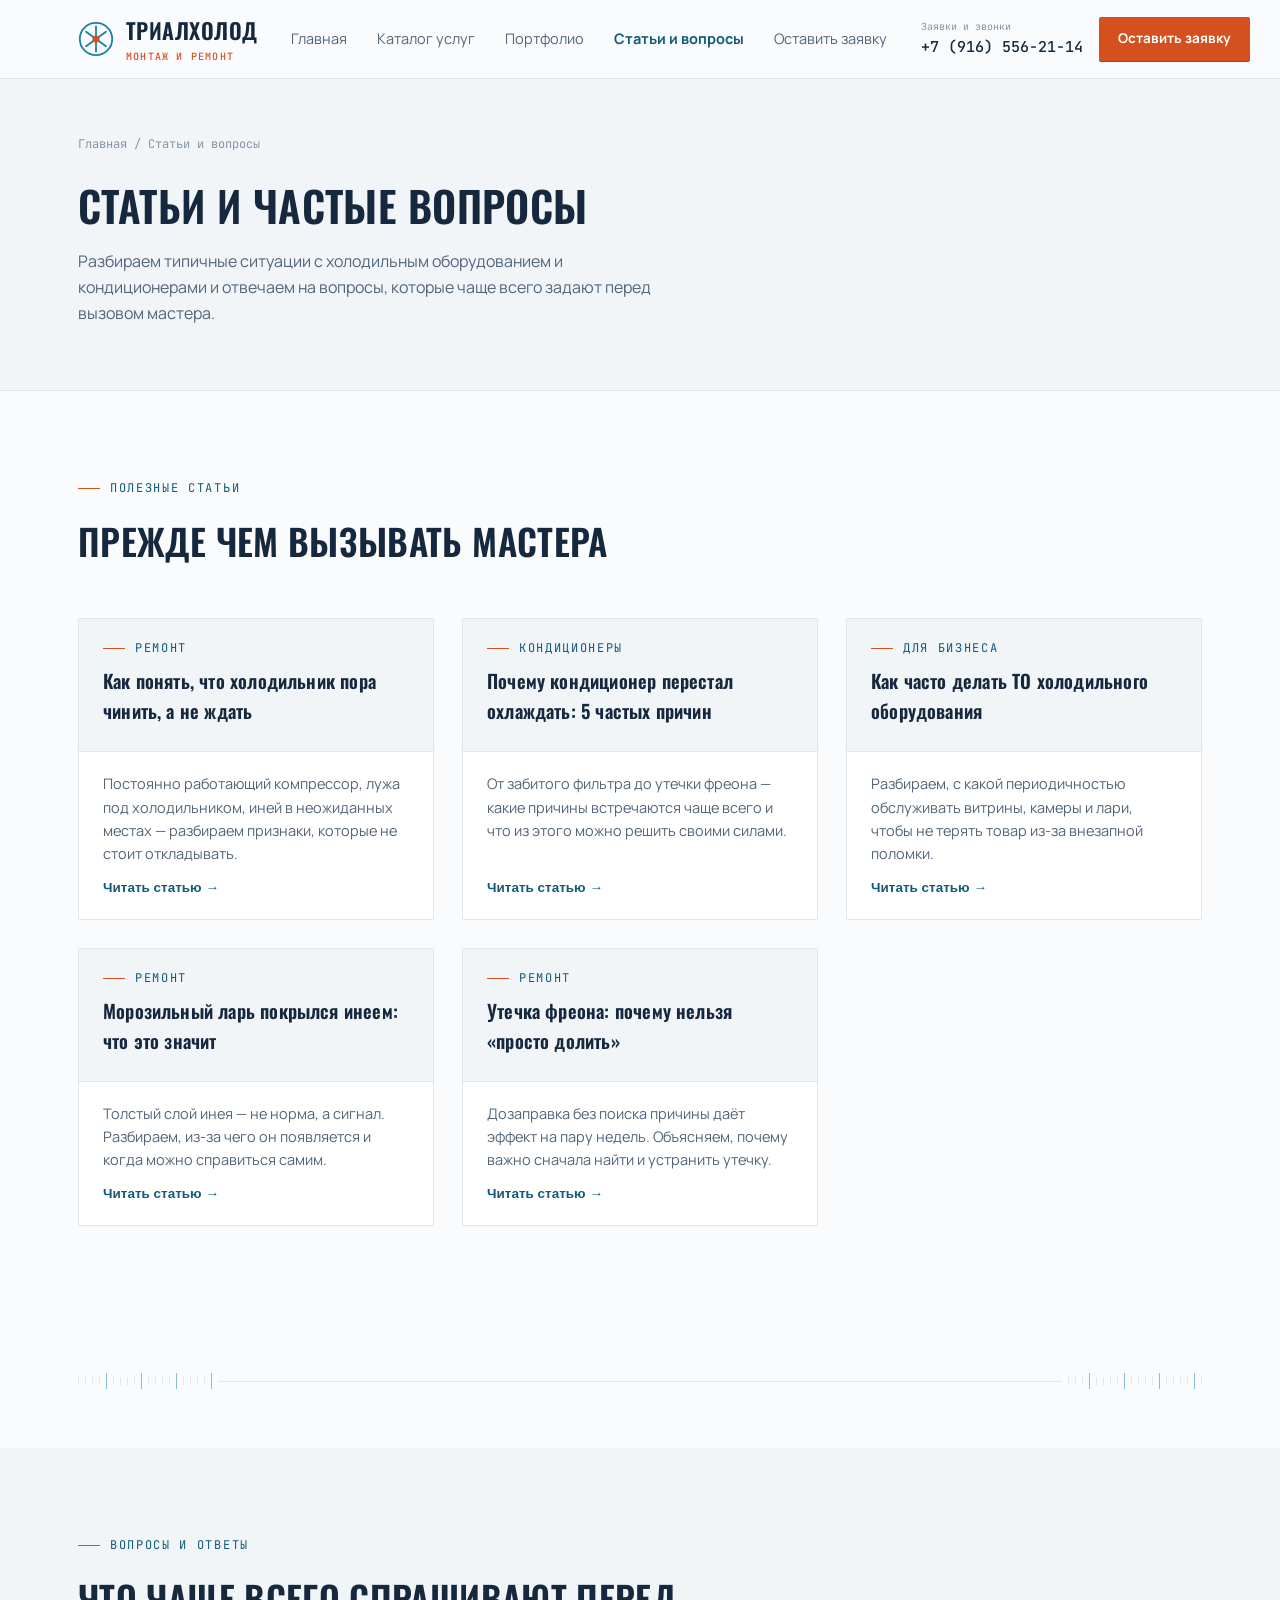
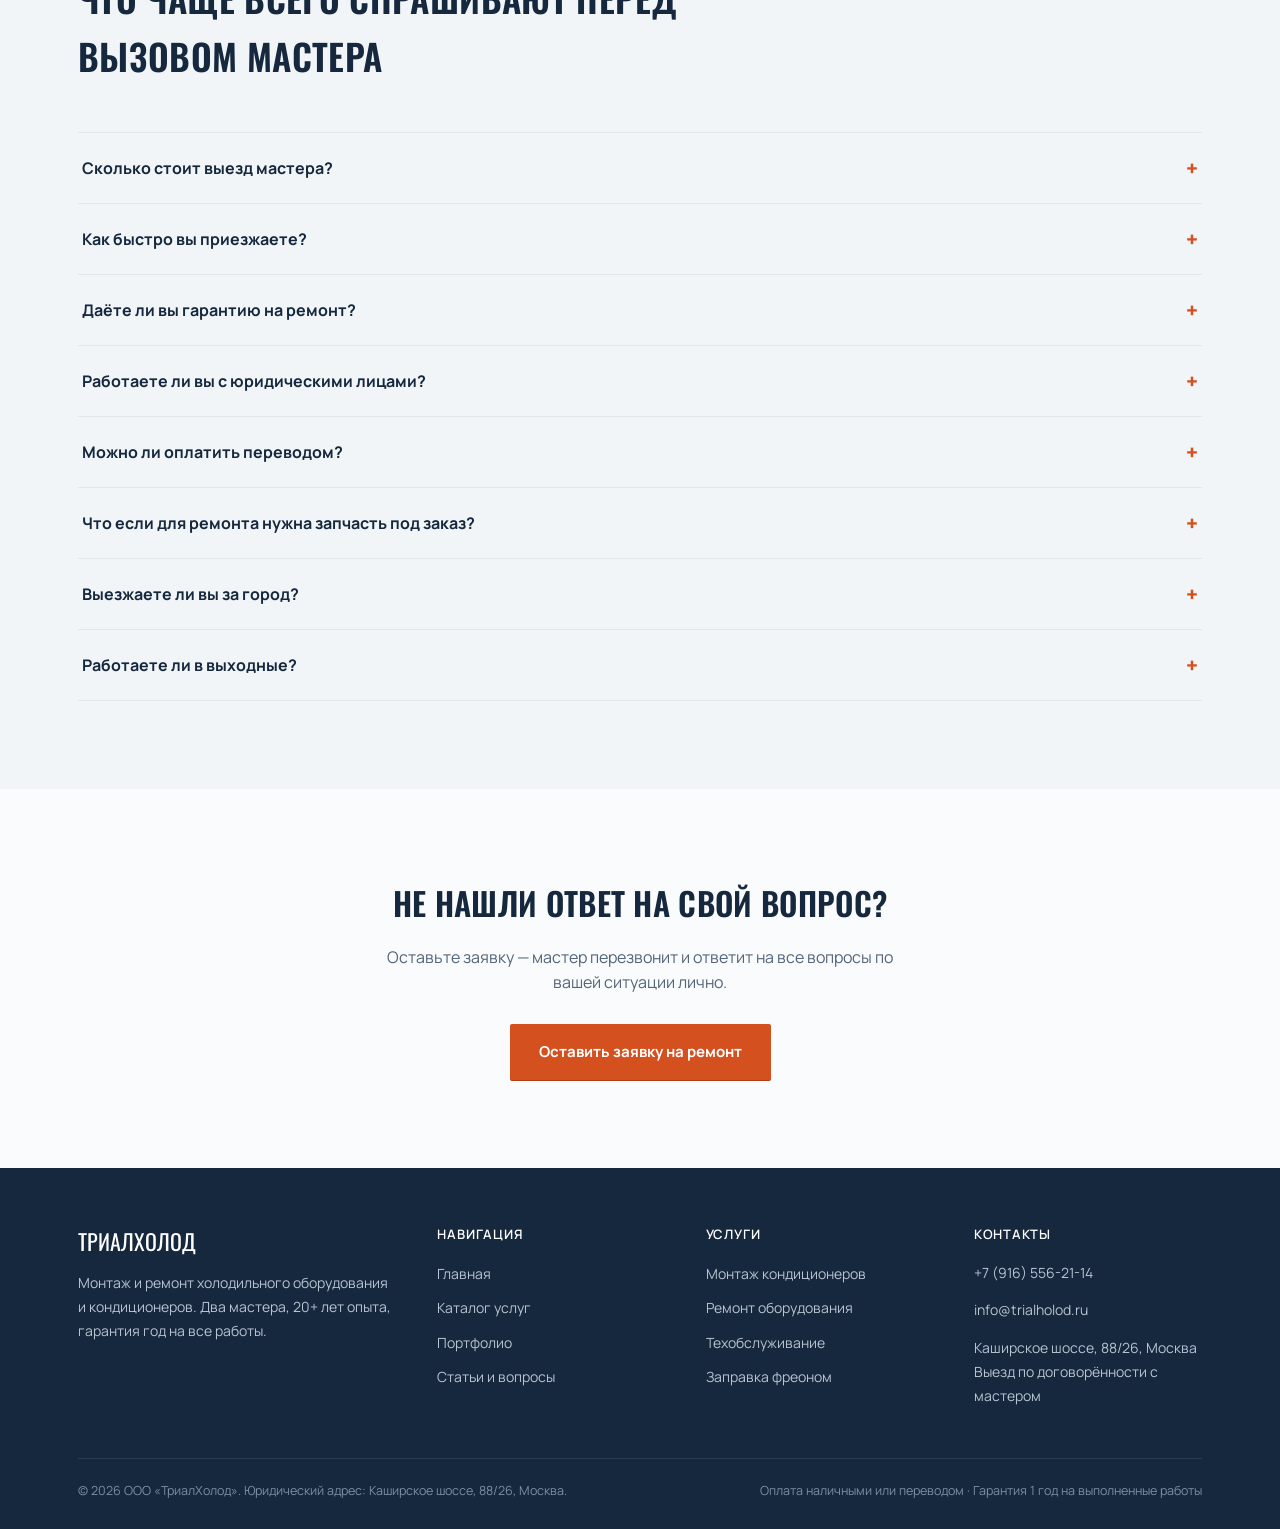
==== commit 1344c919: "Update service description in articles.html" ====
--- a/articles.html
+++ b/articles.html
@@ -32,7 +32,7 @@
         <path d="M20 6V34M9 12L31 28M31 12L9 28" stroke="#1C7EA5" stroke-width="2" stroke-linecap="round"/>
         <circle cx="20" cy="20" r="4" fill="#D4501E"/>
       </svg>
-      <span>ТРИАЛХОЛОД<small>монтаж и ремонт холода</small></span>
+      <span>ТРИАЛХОЛОД<small>монтаж и ремонт</small></span>
     </a>
     <button class="nav-toggle" aria-label="Открыть меню" aria-expanded="false"><span></span><span></span><span></span></button>
     <nav class="main-nav">
